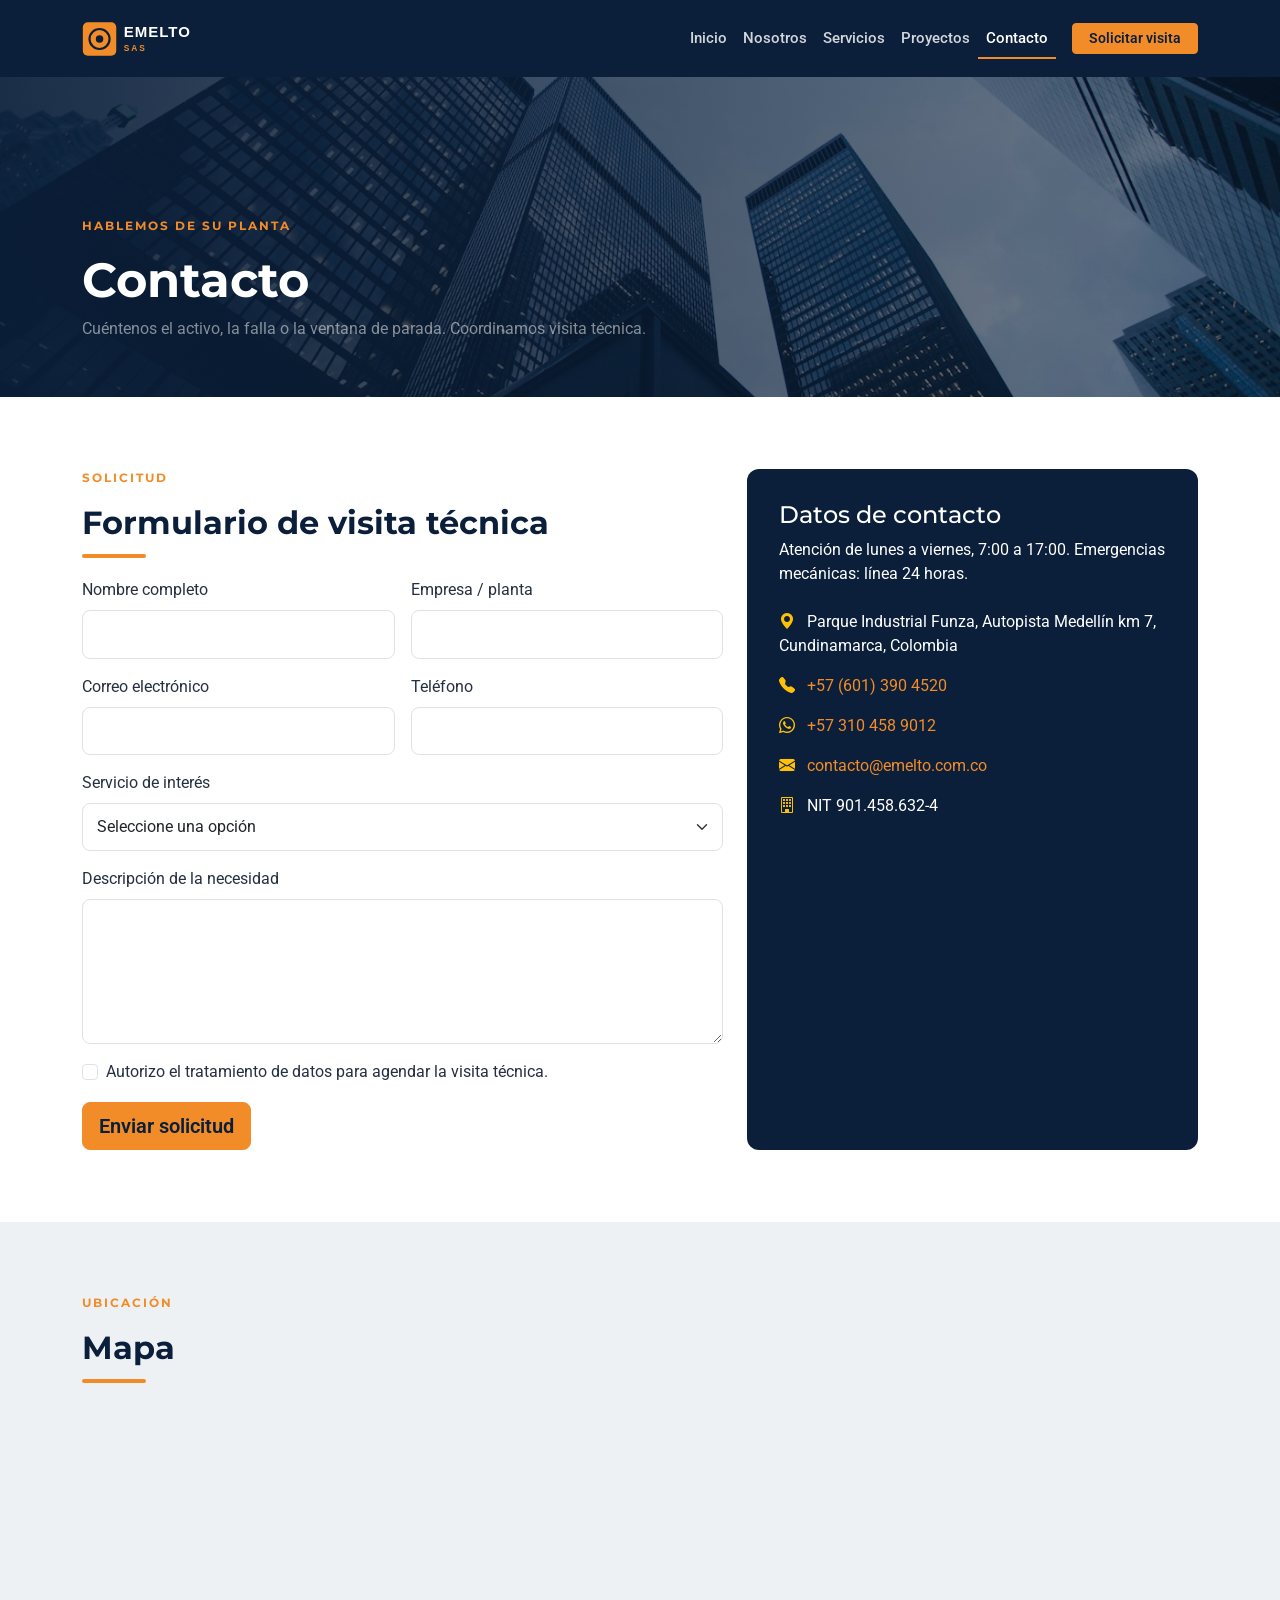
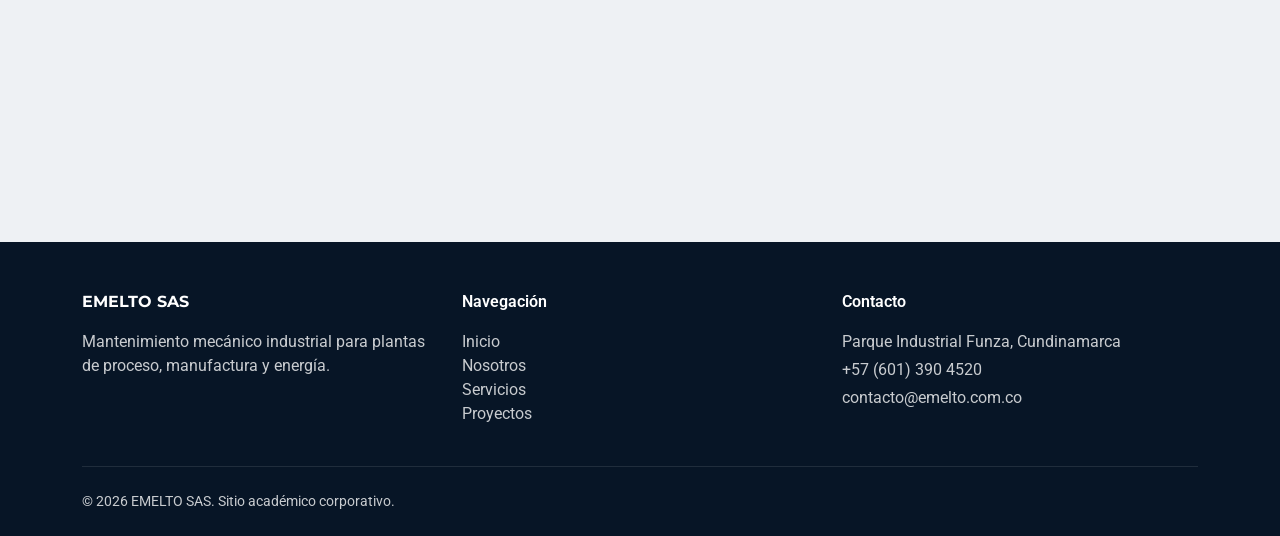
==== EMELTO-SAS/contacto.html @ 65eaef17 "Version estable antes de ajustes finales" ====
<!DOCTYPE html>
<html lang="es">
  <head>
    <meta charset="UTF-8" />
    <meta name="viewport" content="width=device-width, initial-scale=1" />
    <meta
      name="description"
      content="Contacto EMELTO SAS: formulario de visita técnica, datos y ubicación en Funza, Cundinamarca."
    />
    <title>Contacto | EMELTO SAS</title>
    <link rel="icon" href="img/favicon.svg" type="image/svg+xml" />
    <link rel="preconnect" href="https://fonts.googleapis.com" />
    <link rel="preconnect" href="https://fonts.gstatic.com" crossorigin />
    <link
      href="https://fonts.googleapis.com/css2?family=Montserrat:wght@600;700;800&family=Roboto:wght@400;500;700&display=swap"
      rel="stylesheet"
    />
    <link
      href="https://cdn.jsdelivr.net/npm/bootstrap@5.3.3/dist/css/bootstrap.min.css"
      rel="stylesheet"
      integrity="sha384-QWTKZyjpPEjISv5WaRU9OFeRpok6YctnYmDr5pNlyT2bRjXh0JMhjY6hW+ALEwIH"
      crossorigin="anonymous"
    />
    <link
      href="https://cdn.jsdelivr.net/npm/bootstrap-icons@1.11.3/font/bootstrap-icons.min.css"
      rel="stylesheet"
    />
    <link rel="stylesheet" href="css/styles.css" />
  </head>
  <body>
    <a class="skip-link" href="#contenido">Saltar al contenido</a>

    <nav class="navbar navbar-expand-lg navbar-dark navbar-emelto sticky-top" aria-label="Principal">
      <div class="container">
        <a class="navbar-brand" href="index.html">
          <img src="img/logo-light.svg" alt="EMELTO SAS" height="44" />
        </a>
        <button class="navbar-toggler" type="button" data-bs-toggle="collapse" data-bs-target="#menuPrincipal" aria-controls="menuPrincipal" aria-expanded="false" aria-label="Abrir menú">
          <span class="navbar-toggler-icon"></span>
        </button>
        <div class="collapse navbar-collapse" id="menuPrincipal">
          <ul class="navbar-nav ms-auto mb-2 mb-lg-0 align-items-lg-center">
            <li class="nav-item"><a class="nav-link" href="index.html">Inicio</a></li>
            <li class="nav-item"><a class="nav-link" href="nosotros.html">Nosotros</a></li>
            <li class="nav-item"><a class="nav-link" href="servicios.html">Servicios</a></li>
            <li class="nav-item"><a class="nav-link" href="proyectos.html">Proyectos</a></li>
            <li class="nav-item"><a class="nav-link active" aria-current="page" href="contacto.html">Contacto</a></li>
            <li class="nav-item ms-lg-3">
              <a class="btn btn-orange btn-sm px-3" href="contacto.html">Solicitar visita</a>
            </li>
          </ul>
        </div>
      </div>
    </nav>

    <header class="page-hero" style="background-image: url('img/contacto.jpg')">
      <div class="container">
        <p class="section-kicker">Hablemos de su planta</p>
        <h1 class="text-white display-5 fw-bold">Contacto</h1>
        <p class="text-white-50 col-lg-7">Cuéntenos el activo, la falla o la ventana de parada. Coordinamos visita técnica.</p>
      </div>
    </header>

    <main id="contenido">
      <section class="section" aria-labelledby="tituloFormulario">
        <div class="container">
          <div class="row g-4">
            <div class="col-lg-7">
              <p class="section-kicker">Solicitud</p>
              <h2 id="tituloFormulario" class="section-title">Formulario de visita técnica</h2>
              <div class="accent-bar"></div>
              <form id="formContacto" class="form-emelto needs-validation" novalidate>
                <div class="row g-3">
                  <div class="col-md-6">
                    <label class="form-label" for="nombre">Nombre completo</label>
                    <input class="form-control" type="text" id="nombre" name="nombre" required minlength="3" autocomplete="name" />
                    <div class="invalid-feedback">Indique su nombre (mínimo 3 caracteres).</div>
                  </div>
                  <div class="col-md-6">
                    <label class="form-label" for="empresa">Empresa / planta</label>
                    <input class="form-control" type="text" id="empresa" name="empresa" required minlength="2" autocomplete="organization" />
                    <div class="invalid-feedback">Indique el nombre de la empresa o planta.</div>
                  </div>
                  <div class="col-md-6">
                    <label class="form-label" for="email">Correo electrónico</label>
                    <input class="form-control" type="email" id="email" name="email" required autocomplete="email" />
                    <div class="invalid-feedback">Ingrese un correo válido.</div>
                  </div>
                  <div class="col-md-6">
                    <label class="form-label" for="telefono">Teléfono</label>
                    <input class="form-control" type="tel" id="telefono" name="telefono" required pattern="[0-9+\s()-]{7,20}" autocomplete="tel" />
                    <div class="invalid-feedback">Ingrese un teléfono de contacto.</div>
                  </div>
                  <div class="col-12">
                    <label class="form-label" for="servicio">Servicio de interés</label>
                    <select class="form-select" id="servicio" name="servicio" required>
                      <option value="">Seleccione una opción</option>
                      <option>Mantenimiento preventivo</option>
                      <option>Mantenimiento correctivo</option>
                      <option>Montajes industriales</option>
                      <option>Inspecciones mecánicas</option>
                    </select>
                    <div class="invalid-feedback">Seleccione un servicio.</div>
                  </div>
                  <div class="col-12">
                    <label class="form-label" for="mensaje">Descripción de la necesidad</label>
                    <textarea class="form-control" id="mensaje" name="mensaje" rows="5" required minlength="15"></textarea>
                    <div class="invalid-feedback">Describa el equipo o la falla (mínimo 15 caracteres).</div>
                  </div>
                  <div class="col-12">
                    <div class="form-check">
                      <input class="form-check-input" type="checkbox" id="privacidad" required />
                      <label class="form-check-label" for="privacidad">Autorizo el tratamiento de datos para agendar la visita técnica.</label>
                      <div class="invalid-feedback">Debe autorizar el tratamiento de datos.</div>
                    </div>
                  </div>
                  <div class="col-12">
                    <button class="btn btn-orange btn-lg" type="submit">Enviar solicitud</button>
                  </div>
                </div>
                <div id="formAlert" class="d-none"></div>
              </form>
            </div>
            <div class="col-lg-5">
              <aside class="contact-data">
                <h2 class="h4">Datos de contacto</h2>
                <p class="mb-4">Atención de lunes a viernes, 7:00 a 17:00. Emergencias mecánicas: línea 24 horas.</p>
                <ul class="list-unstyled">
                  <li class="mb-3">
                    <i class="bi bi-geo-alt-fill me-2 text-warning" aria-hidden="true"></i>
                    Parque Industrial Funza, Autopista Medellín km 7, Cundinamarca, Colombia
                  </li>
                  <li class="mb-3">
                    <i class="bi bi-telephone-fill me-2 text-warning" aria-hidden="true"></i>
                    <a href="tel:+576013904520">+57 (601) 390 4520</a>
                  </li>
                  <li class="mb-3">
                    <i class="bi bi-whatsapp me-2 text-warning" aria-hidden="true"></i>
                    <a href="https://wa.me/573104589012">+57 310 458 9012</a>
                  </li>
                  <li class="mb-3">
                    <i class="bi bi-envelope-fill me-2 text-warning" aria-hidden="true"></i>
                    <a href="mailto:contacto@emelto.com.co">contacto@emelto.com.co</a>
                  </li>
                  <li>
                    <i class="bi bi-building me-2 text-warning" aria-hidden="true"></i>
                    NIT 901.458.632-4
                  </li>
                </ul>
              </aside>
            </div>
          </div>
        </div>
      </section>

      <section class="section section-alt" aria-labelledby="tituloMapa">
        <div class="container">
          <p class="section-kicker">Ubicación</p>
          <h2 id="tituloMapa" class="section-title">Mapa</h2>
          <div class="accent-bar"></div>
          <iframe
            class="map-embed"
            title="Mapa de ubicación de EMELTO SAS en Funza, Cundinamarca"
            src="https://maps.google.com/maps?q=Parque%20Industrial%20Funza%20Cundinamarca&t=&z=13&ie=UTF8&iwloc=&output=embed"
            loading="lazy"
            referrerpolicy="no-referrer-when-downgrade"
          ></iframe>
        </div>
      </section>
    </main>

    <footer class="footer-emelto pt-5 pb-4">
      <div class="container">
        <div class="row g-4">
          <div class="col-md-4">
            <p class="footer-brand">EMELTO SAS</p>
            <p>Mantenimiento mecánico industrial para plantas de proceso, manufactura y energía.</p>
          </div>
          <div class="col-md-4">
            <p class="text-white fw-semibold">Navegación</p>
            <ul class="list-unstyled">
              <li><a href="index.html">Inicio</a></li>
              <li><a href="nosotros.html">Nosotros</a></li>
              <li><a href="servicios.html">Servicios</a></li>
              <li><a href="proyectos.html">Proyectos</a></li>
            </ul>
          </div>
          <div class="col-md-4">
            <p class="text-white fw-semibold">Contacto</p>
            <p class="mb-1">Parque Industrial Funza, Cundinamarca</p>
            <p class="mb-1"><a href="tel:+576013904520">+57 (601) 390 4520</a></p>
            <p class="mb-0"><a href="mailto:contacto@emelto.com.co">contacto@emelto.com.co</a></p>
          </div>
        </div>
        <hr class="border-secondary my-4" />
        <p class="small mb-0">&copy; <span id="year"></span> EMELTO SAS. Sitio académico corporativo.</p>
      </div>
    </footer>

    <button type="button" id="btnTop" class="btn btn-orange rounded-circle" aria-label="Volver arriba">
      <i class="bi bi-arrow-up" aria-hidden="true"></i>
    </button>

    <script src="https://cdn.jsdelivr.net/npm/bootstrap@5.3.3/dist/js/bootstrap.bundle.min.js" integrity="sha384-YvpcrYf0tY3lHB60NNkmXc5s9fDVZLESaAA55NDzOxhy9GkcIdslK1eN7N6jIeHz" crossorigin="anonymous"></script>
    <script src="js/script.js"></script>
  </body>
</html>
---- EMELTO-SAS/css/styles.css ----
/* =========================================================
   EMELTO SAS — Hoja de estilos corporativa
   Paleta: #0B1F3A (azul oscuro) · #6C757D (gris) · #F28C28 (naranja)
   Tipografías: Montserrat (títulos) · Roboto (cuerpo)
   ========================================================= */

:root {
  --navy: #0b1f3a;
  --navy-deep: #071526;
  --navy-soft: #143056;
  --gray: #6c757d;
  --gray-light: #eef1f4;
  --orange: #f28c28;
  --orange-dark: #d67516;
  --white: #ffffff;
  --text: #243040;
  --shadow: 0 12px 32px rgba(11, 31, 58, 0.12);
  --radius: 0.75rem;
}

html {
  scroll-behavior: smooth;
}

body {
  font-family: "Roboto", sans-serif;
  color: var(--text);
  background-color: var(--white);
}

h1, h2, h3, h4, h5, h6,
.navbar-brand,
.display-hero,
.section-kicker {
  font-family: "Montserrat", sans-serif;
}

img {
  max-width: 100%;
  height: auto;
}

a {
  text-decoration: none;
}

/* Accesibilidad: enlace para saltar al contenido */
.skip-link {
  position: absolute;
  left: -999px;
  top: 0;
  background: var(--orange);
  color: var(--navy);
  padding: 0.75rem 1rem;
  z-index: 2000;
}

.skip-link:focus {
  left: 1rem;
  top: 1rem;
}

/* ---------- Navbar ---------- */
.navbar-emelto {
  background-color: var(--navy);
  padding-block: 0.85rem;
  transition: box-shadow 0.25s ease, padding 0.25s ease;
}

.navbar-emelto.is-scrolled {
  box-shadow: 0 8px 24px rgba(0, 0, 0, 0.28);
  padding-block: 0.5rem;
}

.navbar-emelto .navbar-brand img {
  height: 40px;
  width: auto;
}

.navbar-emelto .nav-link {
  color: rgba(255, 255, 255, 0.82);
  font-weight: 500;
  font-size: 0.92rem;
  padding-inline: 0.55rem;
  border-bottom: 2px solid transparent;
}

.navbar-emelto .nav-link:hover,
.navbar-emelto .nav-link:focus,
.navbar-emelto .nav-link.active {
  color: var(--white);
  border-bottom-color: var(--orange);
}

.btn-orange {
  background-color: var(--orange);
  border-color: var(--orange);
  color: var(--navy);
  font-weight: 600;
}

.btn-orange:hover,
.btn-orange:focus {
  background-color: var(--orange-dark);
  border-color: var(--orange-dark);
  color: var(--navy);
}

.btn-outline-navy {
  border: 2px solid var(--navy);
  color: var(--navy);
  font-weight: 600;
}

.btn-outline-navy:hover {
  background-color: var(--navy);
  color: var(--white);
}

/* ---------- Encabezados de página ---------- */
.page-hero {
  background-color: var(--navy);
  background-size: cover;
  background-position: center;
  min-height: 320px;
  display: flex;
  align-items: flex-end;
  position: relative;
}

.page-hero::before {
  content: "";
  position: absolute;
  inset: 0;
  background: linear-gradient(90deg, rgba(11, 31, 58, 0.92) 0%, rgba(11, 31, 58, 0.55) 100%);
}

.page-hero .container {
  position: relative;
  z-index: 1;
  padding-bottom: 2.5rem;
  padding-top: 6.5rem;
}

.section-kicker {
  color: var(--orange);
  letter-spacing: 0.16em;
  font-size: 0.78rem;
  font-weight: 700;
  text-transform: uppercase;
}

.section-title {
  color: var(--navy);
  font-weight: 700;
}

.section-lead {
  color: var(--gray);
  max-width: 42rem;
}

.accent-bar {
  width: 64px;
  height: 4px;
  background: var(--orange);
  border-radius: 4px;
  margin-block: 0.75rem 1.25rem;
}

/* ---------- Hero inicio ---------- */
.hero-home {
  position: relative;
  min-height: 92vh;
  background: url("../img/hero.jpg") center/cover no-repeat;
  display: flex;
  align-items: center;
  color: var(--white);
}

.hero-home::before {
  content: "";
  position: absolute;
  inset: 0;
  background: linear-gradient(100deg, rgba(11, 31, 58, 0.94) 18%, rgba(11, 31, 58, 0.55) 70%, rgba(242, 140, 40, 0.25) 100%);
}

.hero-home .container {
  position: relative;
  z-index: 1;
}

.display-hero {
  font-weight: 800;
  line-height: 1.12;
  letter-spacing: -0.02em;
}

.hero-stats {
  display: flex;
  flex-wrap: wrap;
  gap: 1.5rem;
}

.hero-stats strong {
  display: block;
  font-family: "Montserrat", sans-serif;
  font-size: 1.75rem;
  color: var(--orange);
}

/* ---------- Bloques de contenido ---------- */
.section {
  padding-block: 4.5rem;
}

.section-alt {
  background-color: var(--gray-light);
}

.card-emelto {
  border: 0;
  border-radius: var(--radius);
  box-shadow: var(--shadow);
  height: 100%;
  overflow: hidden;
  transition: transform 0.2s ease;
}

.card-emelto:hover {
  transform: translateY(-6px);
}

.card-emelto .icon-box {
  width: 56px;
  height: 56px;
  border-radius: 12px;
  background: rgba(242, 140, 40, 0.15);
  color: var(--orange);
  display: grid;
  place-items: center;
  font-size: 1.5rem;
}

.benefit-item {
  background: var(--white);
  border-left: 4px solid var(--orange);
  border-radius: var(--radius);
  padding: 1.25rem 1.35rem;
  box-shadow: var(--shadow);
  height: 100%;
}

/* ---------- Carrusel ---------- */
.carousel-emelto img {
  height: 460px;
  object-fit: cover;
  filter: brightness(0.72);
}

.carousel-caption {
  background: rgba(11, 31, 58, 0.62);
  border-radius: var(--radius);
  padding: 1rem 1.25rem;
  bottom: 2rem;
}

/* ---------- Video ---------- */
.video-frame {
  aspect-ratio: 16 / 9;
  border-radius: var(--radius);
  overflow: hidden;
  box-shadow: var(--shadow);
}

.video-frame iframe {
  width: 100%;
  height: 100%;
  border: 0;
}

/* ---------- Tablas ---------- */
.table-emelto thead {
  background-color: var(--navy);
  color: var(--white);
}

.table-emelto tbody tr:hover {
  background-color: rgba(242, 140, 40, 0.08);
}

.badge-orange {
  background-color: var(--orange);
  color: var(--navy);
}

/* ---------- Galería ---------- */
.gallery-item {
  position: relative;
  overflow: hidden;
  border-radius: var(--radius);
}

.gallery-item img {
  width: 100%;
  height: 240px;
  object-fit: cover;
  transition: transform 0.35s ease;
}

.gallery-item:hover img {
  transform: scale(1.06);
}

.gallery-caption {
  position: absolute;
  inset: auto 0 0 0;
  background: linear-gradient(transparent, rgba(11, 31, 58, 0.9));
  color: var(--white);
  padding: 1.5rem 1rem 1rem;
}

/* ---------- Equipo / misión ---------- */
.value-list li {
  margin-bottom: 0.45rem;
}

.mission-card {
  background: var(--navy);
  color: var(--white);
  border-radius: var(--radius);
  padding: 2rem;
  height: 100%;
}

.mission-card.vision {
  background: var(--navy-soft);
}

.team-number {
  font-family: "Montserrat", sans-serif;
  font-size: 2.4rem;
  font-weight: 800;
  color: var(--orange);
  line-height: 1;
}

/* ---------- Formulario ---------- */
.form-emelto .form-control,
.form-emelto .form-select {
  border-radius: 0.5rem;
  padding: 0.7rem 0.9rem;
}

.form-emelto .form-control:focus,
.form-emelto .form-select:focus {
  border-color: var(--orange);
  box-shadow: 0 0 0 0.2rem rgba(242, 140, 40, 0.25);
}

.contact-data {
  background: var(--navy);
  color: var(--white);
  border-radius: var(--radius);
  padding: 2rem;
  height: 100%;
}

.contact-data a {
  color: var(--orange);
}

.map-embed {
  border: 0;
  border-radius: var(--radius);
  min-height: 360px;
  width: 100%;
}

/* ---------- Footer ---------- */
.footer-emelto {
  background: var(--navy-deep);
  color: rgba(255, 255, 255, 0.78);
}

.footer-emelto a {
  color: rgba(255, 255, 255, 0.78);
}

.footer-emelto a:hover {
  color: var(--orange);
}

.footer-brand {
  color: var(--white);
  font-family: "Montserrat", sans-serif;
  font-weight: 700;
}

#btnTop {
  position: fixed;
  right: 1.25rem;
  bottom: 1.25rem;
  display: none;
  z-index: 1030;
}

/* ---------- Responsive ---------- */
@media (max-width: 767.98px) {
  .display-hero {
    font-size: 2.05rem;
  }

  .carousel-emelto img {
    height: 280px;
  }

  .hero-home {
    min-height: 78vh;
  }
}
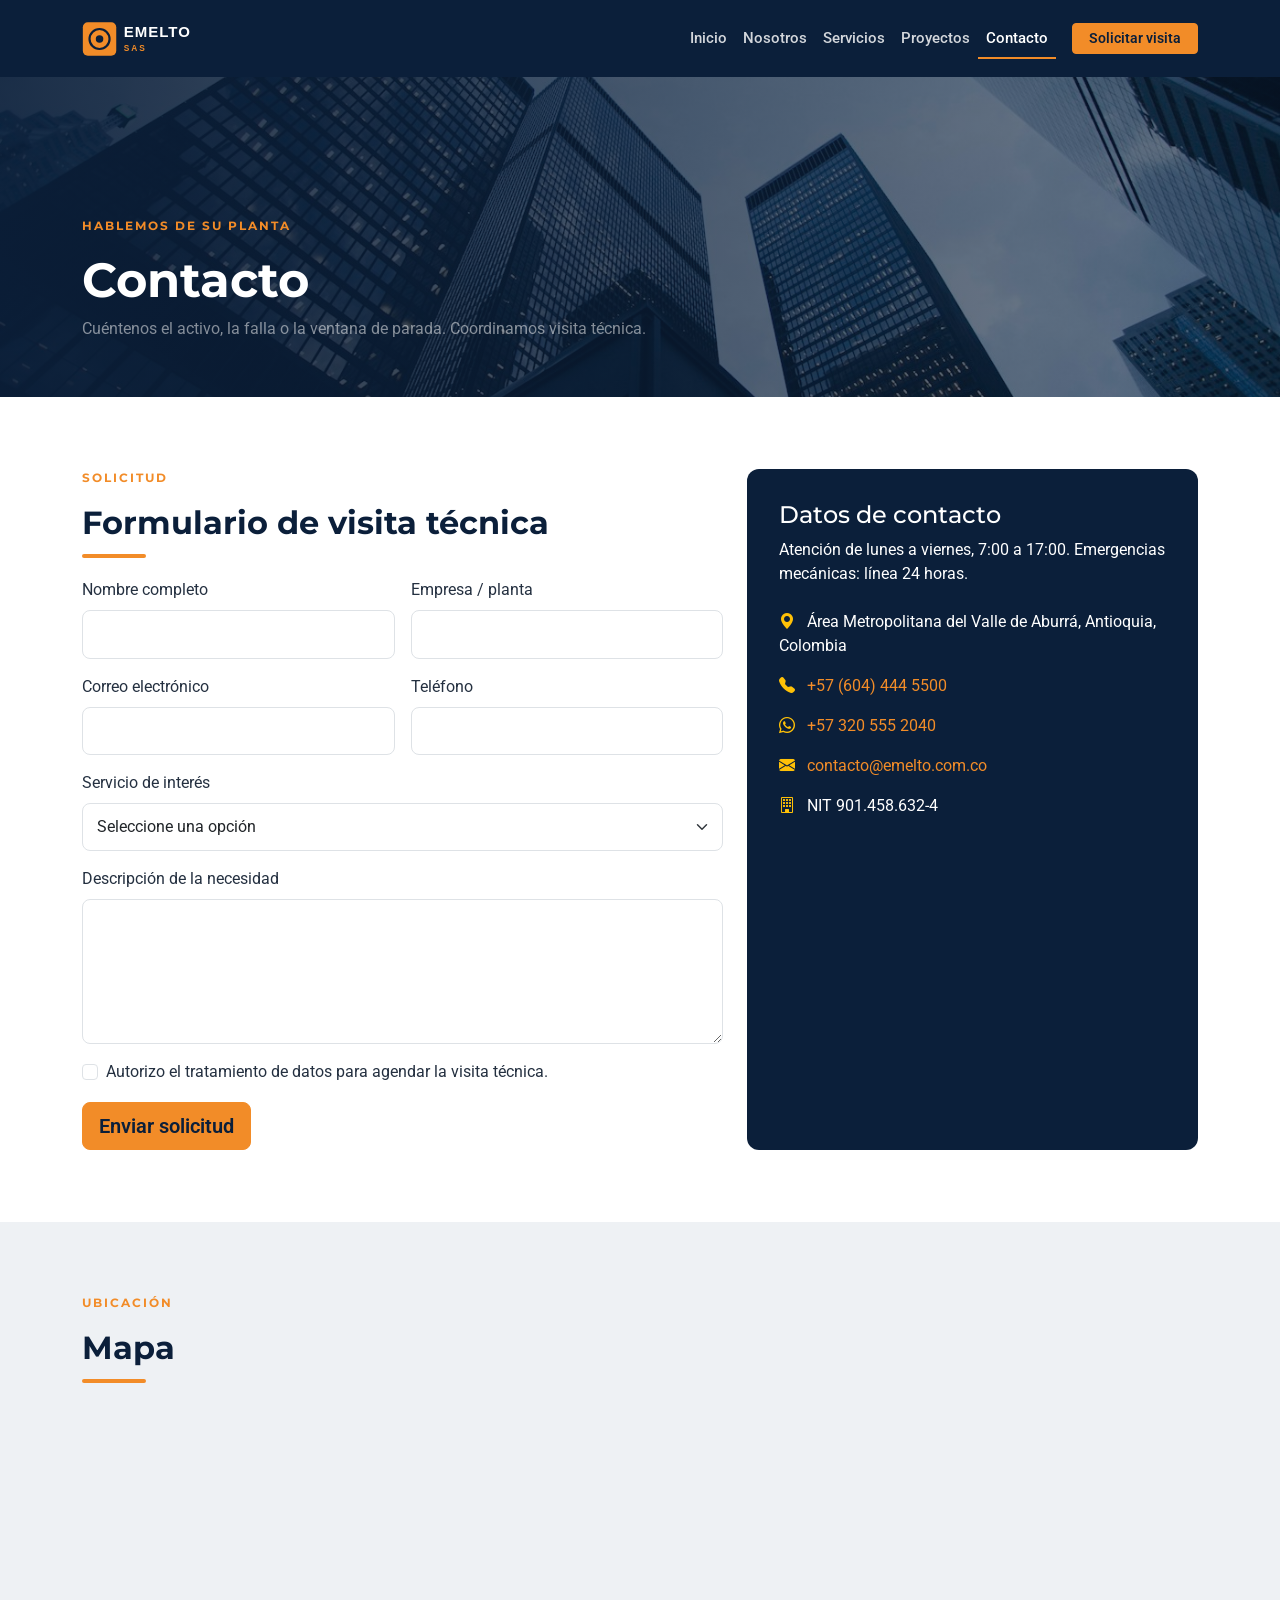
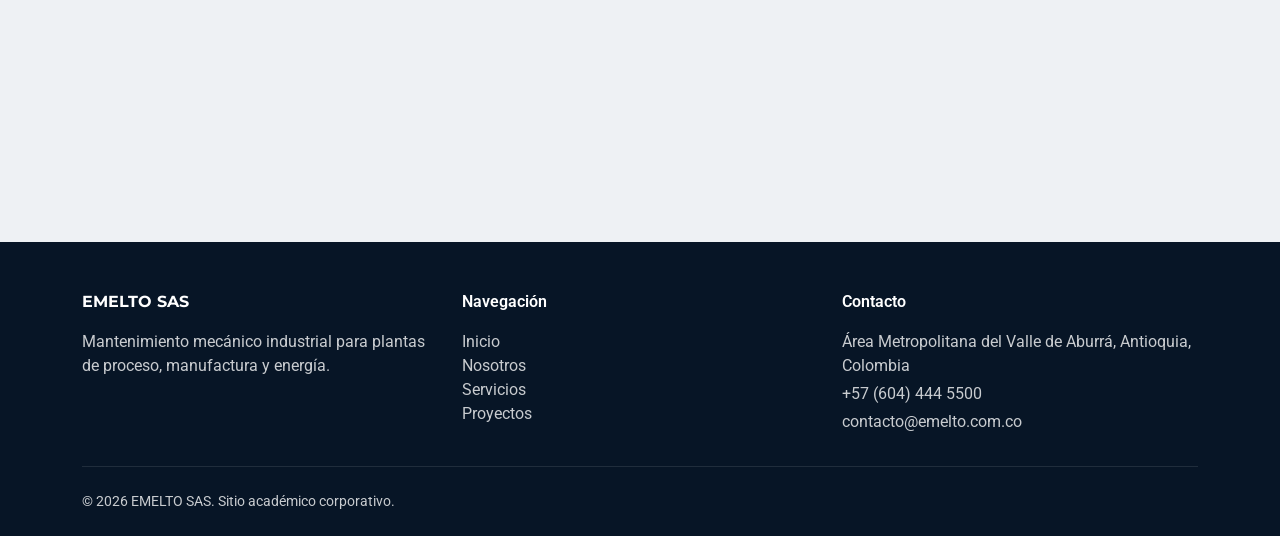
==== commit 29313330: "Correcciones finales y auditoria aprobada" ====
--- a/EMELTO-SAS/contacto.html
+++ b/EMELTO-SAS/contacto.html
@@ -5,7 +5,7 @@
     <meta name="viewport" content="width=device-width, initial-scale=1" />
     <meta
       name="description"
-      content="Contacto EMELTO SAS: formulario de visita técnica, datos y ubicación en Funza, Cundinamarca."
+      content="Contacto EMELTO SAS: formulario de visita técnica, datos y ubicación en el Área Metropolitana del Valle de Aburrá, Antioquia."
     />
     <title>Contacto | EMELTO SAS</title>
     <link rel="icon" href="img/favicon.svg" type="image/svg+xml" />
@@ -128,15 +128,15 @@
                 <ul class="list-unstyled">
                   <li class="mb-3">
                     <i class="bi bi-geo-alt-fill me-2 text-warning" aria-hidden="true"></i>
-                    Parque Industrial Funza, Autopista Medellín km 7, Cundinamarca, Colombia
+                    Área Metropolitana del Valle de Aburrá, Antioquia, Colombia
                   </li>
                   <li class="mb-3">
                     <i class="bi bi-telephone-fill me-2 text-warning" aria-hidden="true"></i>
-                    <a href="tel:+576013904520">+57 (601) 390 4520</a>
+                    <a href="tel:+576044445500">+57 (604) 444 5500</a>
                   </li>
                   <li class="mb-3">
                     <i class="bi bi-whatsapp me-2 text-warning" aria-hidden="true"></i>
-                    <a href="https://wa.me/573104589012">+57 310 458 9012</a>
+                    <a href="https://wa.me/573205552040">+57 320 555 2040</a>
                   </li>
                   <li class="mb-3">
                     <i class="bi bi-envelope-fill me-2 text-warning" aria-hidden="true"></i>
@@ -160,8 +160,8 @@
           <div class="accent-bar"></div>
           <iframe
             class="map-embed"
-            title="Mapa de ubicación de EMELTO SAS en Funza, Cundinamarca"
-            src="https://maps.google.com/maps?q=Parque%20Industrial%20Funza%20Cundinamarca&t=&z=13&ie=UTF8&iwloc=&output=embed"
+            title="Mapa de ubicación de EMELTO SAS en el Área Metropolitana del Valle de Aburrá, Antioquia"
+            src="https://maps.google.com/maps?q=Área%20Metropolitana%20del%20Valle%20de%20Aburrá%20Antioquia&t=&z=13&ie=UTF8&iwloc=&output=embed"
             loading="lazy"
             referrerpolicy="no-referrer-when-downgrade"
           ></iframe>
@@ -187,8 +187,8 @@
           </div>
           <div class="col-md-4">
             <p class="text-white fw-semibold">Contacto</p>
-            <p class="mb-1">Parque Industrial Funza, Cundinamarca</p>
-            <p class="mb-1"><a href="tel:+576013904520">+57 (601) 390 4520</a></p>
+            <p class="mb-1">Área Metropolitana del Valle de Aburrá, Antioquia, Colombia</p>
+            <p class="mb-1"><a href="tel:+576044445500">+57 (604) 444 5500</a></p>
             <p class="mb-0"><a href="mailto:contacto@emelto.com.co">contacto@emelto.com.co</a></p>
           </div>
         </div>
